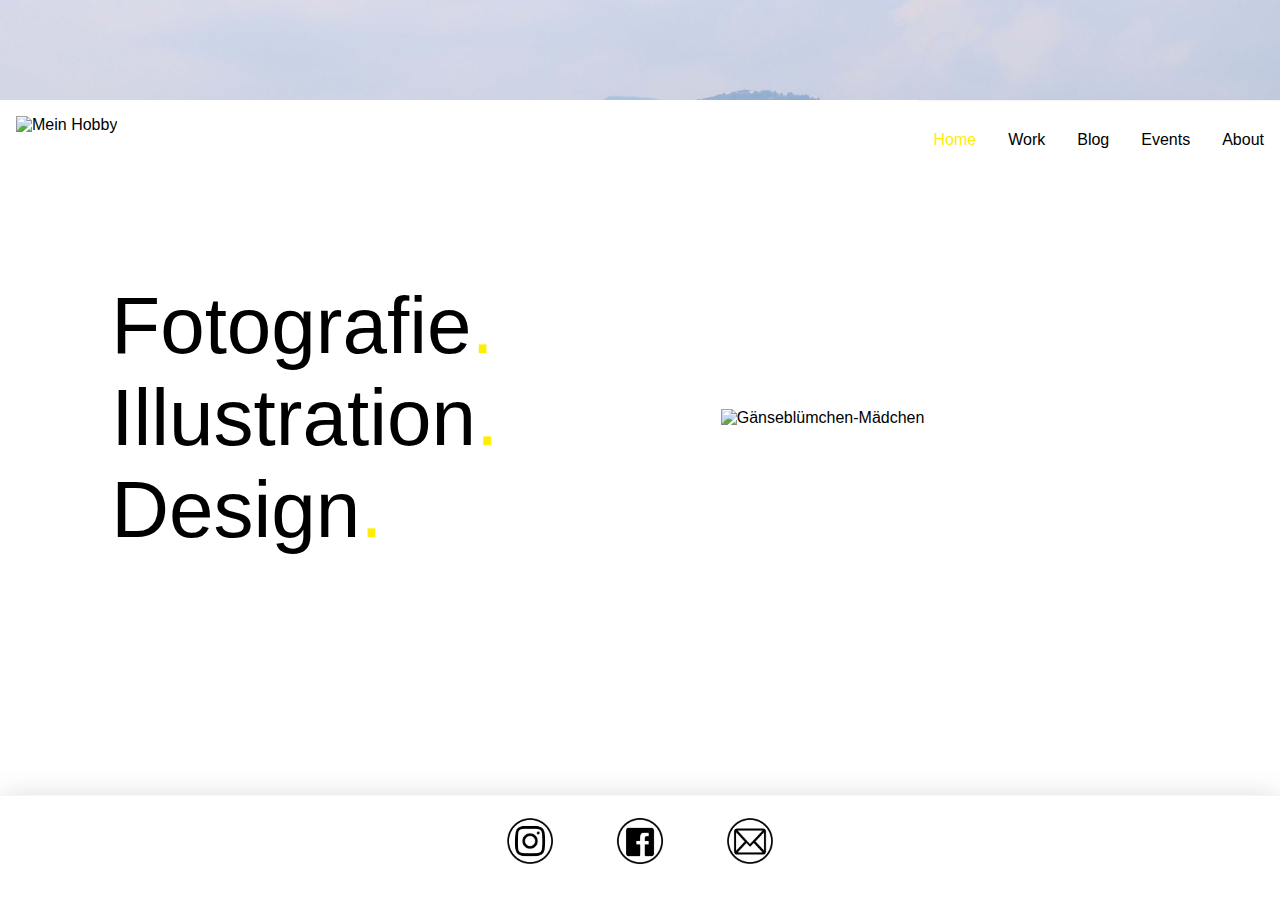
==== index.html @ 00e76367 "Update index.html" ====
<!DOCTYPE html>
<html lang="de">

<head>
  <meta charset="UTF-8">
  <meta name="viewport" content="width=device-width, initial-scale=1.0">
  <title>Home</title>
  <link rel="stylesheet" href="../CSS/navi.css">
  <link rel="stylesheet" href="../CSS/Home.css" />
  <link rel="stylesheet" href="../CSS/footer.css" />
</head>

<body id="nav-open">

  <div id="hintergrundbild"></div>

  <header>
    <img src="../Bilder/MeinHobby.png" alt="Mein Hobby" class="logo">
    <nav>
      <ul>
        <li><a class="gelb" href="../index.html">Home</a></li>
        <li><a href="../Work.html">Work</a></li>
        <li><a href="../Blog.html">Blog</a></li>
        <li><a href="../Events.html">Events</a></li>
        <li><a href="../About.html">About</a></li>
      </ul>
    </nav>

    <a href="#nav-open" class="nav-toggle nav-open">Menü öffnen</a>
    <a href="#nav-closed" class="nav-toggle nav-closed">Menü schließen</a>

  </header>

  <main>
    <div id="container1">
      <div id="container2">
        <h1>Fotografie<span class="gelb">.</span></h1>
        <h1>Illustration<span class="gelb">.</span></h1>
        <h1>Design<span class="gelb">.</span></h1>
      </div>
      <img src="./BILDER/maedchen-gaensebluemchen.png" alt="Gänseblümchen-Mädchen" id="bild">
    </div>
  </main>

  <footer>
    <div id="footer">
      <span><a href="https://www.instagram.com/jessi_ca_a/"><img src="../Bilder/Instagram.png" alt="Instagram"
            class="Icon" /></a></span>
      <span><a href="https://www.facebook.com/jessica.schiller.180/"><img src="../Bilder/Facebook.png" alt="Facebook"
            class="Icon" /></a></span>
      <span><a href="mailto:js373@hdm-stuttgart.de"><img src="../Bilder/E-mail.png" alt="E-mail" class="Icon" /></a>
      </span>
    </div>
  </footer>
</body>

</html>
---- CSS/navi.css ----
/*allgemein*/

* {
	margin:0;
	padding:0;
	list-style:none;
	font-family: Verdana, Geneva, Tahoma, sans-serif;
}

main {
	clear: both;
}

p {
	font-family: 'Gill Sans', 'Gill Sans MT', Calibri, 'Trebuchet MS', sans-serif;
}

.gelb {
	color:#FFEE00;
}


  .link {
    text-decoration:none;
	color: black;
	font-family: 'Gill Sans', 'Gill Sans MT', Calibri, 'Trebuchet MS', sans-serif;
  }

h1 {
	color: black;
	font-size: 80px;
	font-family: Verdana, Geneva, Tahoma, sans-serif;
	font-weight: normal;
  }  

/*Standardaussehen Einstellungen*/

.logo {
	height: 48px;
	padding:16px;
	text-decoration:none;
	color:black;
}
#hintergrundbild {
	background-image: url(../Bilder/hintergrund.jpg);
	background-size: cover;
	height: 100px;
}

header {
	width:100%;
	float:left;
	background: white;
}

nav {
	width:100%;
	float:left; /* kann mittlerweile mit display flex ersetzt werden, width muss angegeben werden*/
	height:0;
	overflow:hidden;
	transition:height .2s ease-in-out; /* kleine aufklapp-Animation, Menü-m */
}

nav li {
	float:left;
	width:100%;
}

nav a {
	display:block;
	width:100%;
	padding:30px 16px 16px;
	text-decoration:none;
	color: black;
	border-top: 1px solid whitesmoke;
}

/*Effekt*/

nav a:hover {
	color: #FFEE00;
}

/* Menü-button oben rechts*/

.nav-toggle {
	display:block;
	position:absolute;
	right:0;
	top:100px;
	padding:30px;
	color: black;
	cursor: pointer;
	text-decoration:none;
}

/*Effekt*/

.nav-toggle:hover {
	color:  #FFEE00;
}

#nav-open:target .nav-closed {
	display:block;
}

.nav-closed,
#navi-closed:target .nav-closed,
#nav-open:target .nav-open {
	display:none;
}

/* Höhe/ Eigenschaften Ausklappmenü */

@media screen and (max-width: 799px) {
	#nav-open:target nav {
        height:340px;
        box-shadow: 0 5px 20px whitesmoke;
	}
}

/*Menü-button nur im mobil-Format angezeigt*/

@media screen and (min-width:800px) {
	
	.nav-toggle {display:none !important}

	
	.logo {
		width:auto;
		float:left;	
	}
	
	nav {
		float:right;
		width:auto;
		display:block;
		height:auto;
	}
	
	nav li {
		width:auto;
		padding:0;	
	}
}
---- CSS/Home.css ----
@media screen and (max-width: 799px) {

  #container1 {
    display: flex;
    flex-direction: column-reverse;    
    align-items: center;
    padding-top: 100px;
    margin-bottom: 150px;
    }
    
    #container2 {
    display: flex;
    flex-direction: column;
    align-items: center;
    }

  #bild {
    width: 60%;
  }
}

@media screen and (min-width: 800px) {
 
  #container1 {
    display: flex;
    flex-direction: row;  
    align-items: center;
    justify-content: space-around;
    padding-top: 100px;
    margin-bottom: 150px;
  }
  
  #container2 {
  display: flex;
  flex-direction: column;
  align-items: flex-start;
  }

  #bild {
    width: 35%;
  }

  html {
    height: 100%;
    }
    
    body {
    height: 100%;
    display: flex;
    flex-direction: column;
    }
    
    main {
    flex: 1;
    }
}
---- CSS/footer.css ----
#footer{
    display: flex;
    justify-content: center;
    padding-top: 20px;
    padding-bottom: 30px;
    border-top: 1px solid whitesmoke;
    box-shadow: 0px 5px 30px lightgrey;
  }
    .Icon {
      width: 50px;
      margin: 0px 30px;
    }
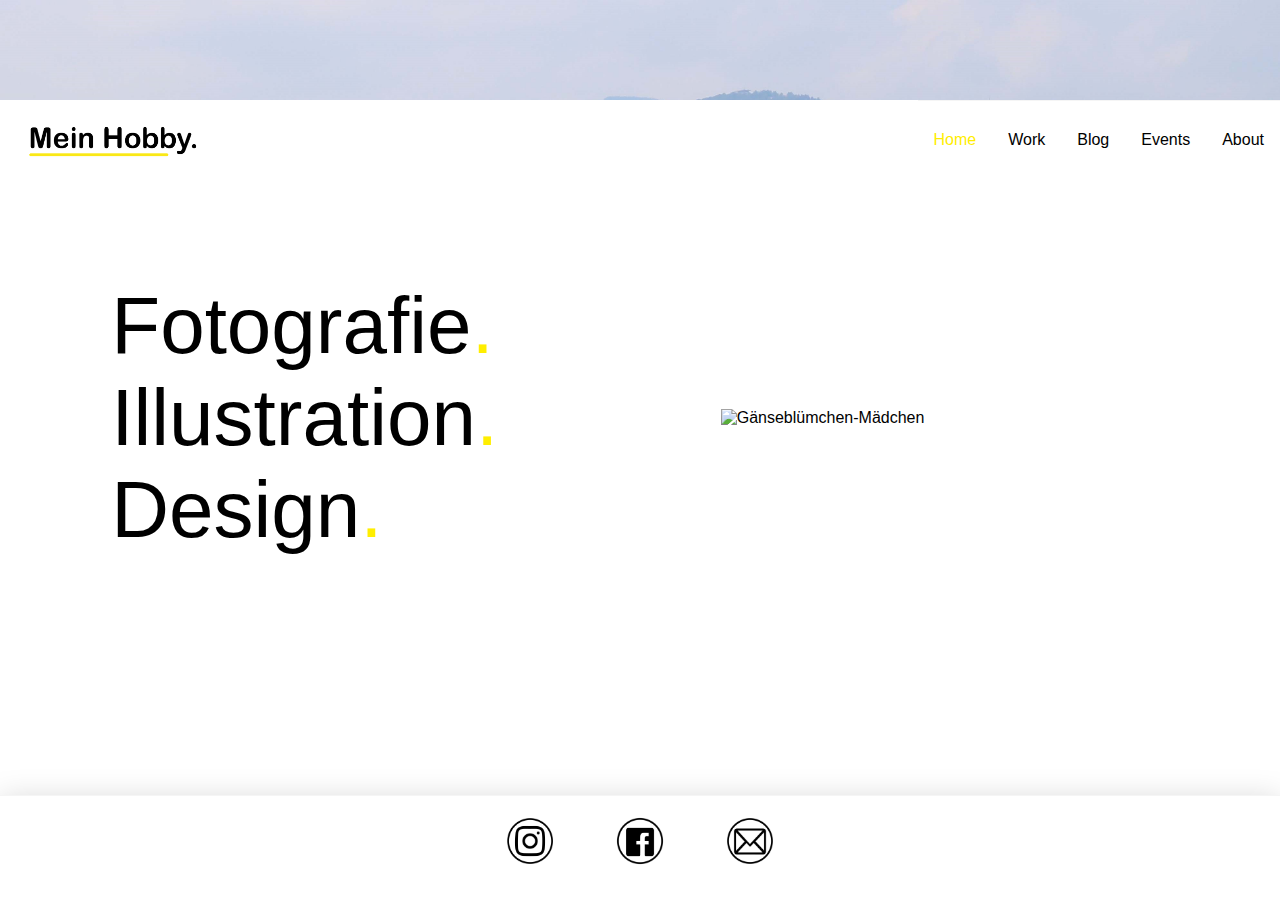
==== commit ed7e769d: "Update index.html" ====
--- a/index.html
+++ b/index.html
@@ -15,7 +15,7 @@
   <div id="hintergrundbild"></div>
 
   <header>
-    <img src="../Bilder/MeinHobby.png" alt="Mein Hobby" class="logo">
+    <img src="../Bilder/meinhobby.png" alt="Mein Hobby" class="logo">
     <nav>
       <ul>
         <li><a class="gelb" href="../index.html">Home</a></li>
@@ -38,7 +38,7 @@
         <h1>Illustration<span class="gelb">.</span></h1>
         <h1>Design<span class="gelb">.</span></h1>
       </div>
-      <img src="./BILDER/maedchen-gaensebluemchen.png" alt="Gänseblümchen-Mädchen" id="bild">
+      <img src="../BILDER/maedchen-gaensebluemchen.png" alt="Gänseblümchen-Mädchen" id="bild">
     </div>
   </main>
 
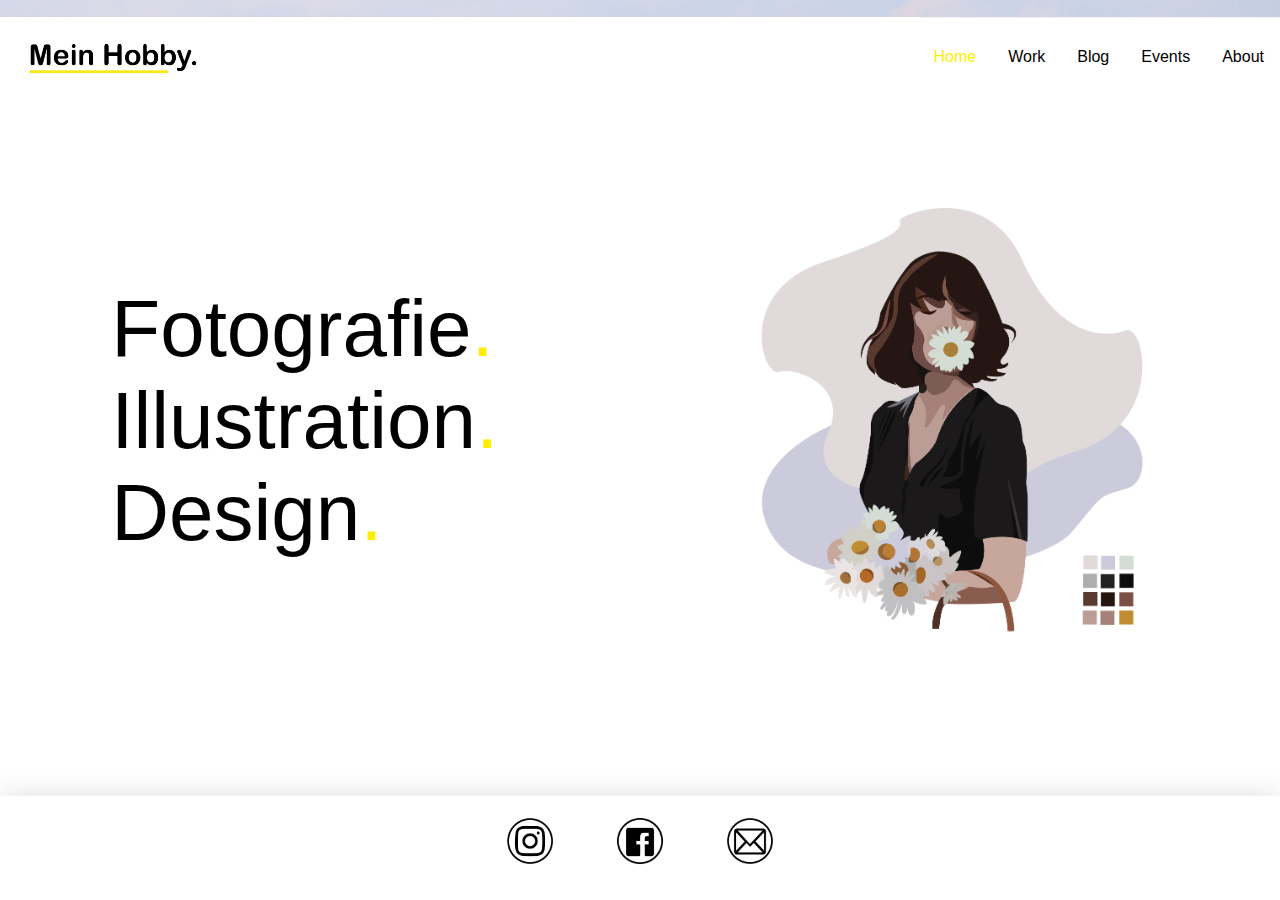
==== commit 47299a70: "Update index.html" ====
--- a/index.html
+++ b/index.html
@@ -38,7 +38,7 @@
         <h1>Illustration<span class="gelb">.</span></h1>
         <h1>Design<span class="gelb">.</span></h1>
       </div>
-      <img src="../BILDER/maedchen-gaensebluemchen.png" alt="Gänseblümchen-Mädchen" id="bild">
+      <img src="../Bilder/maedchen-gaensebluemchen.png" alt="Gänseblümchen-Mädchen" id="bild">
     </div>
   </main>
 
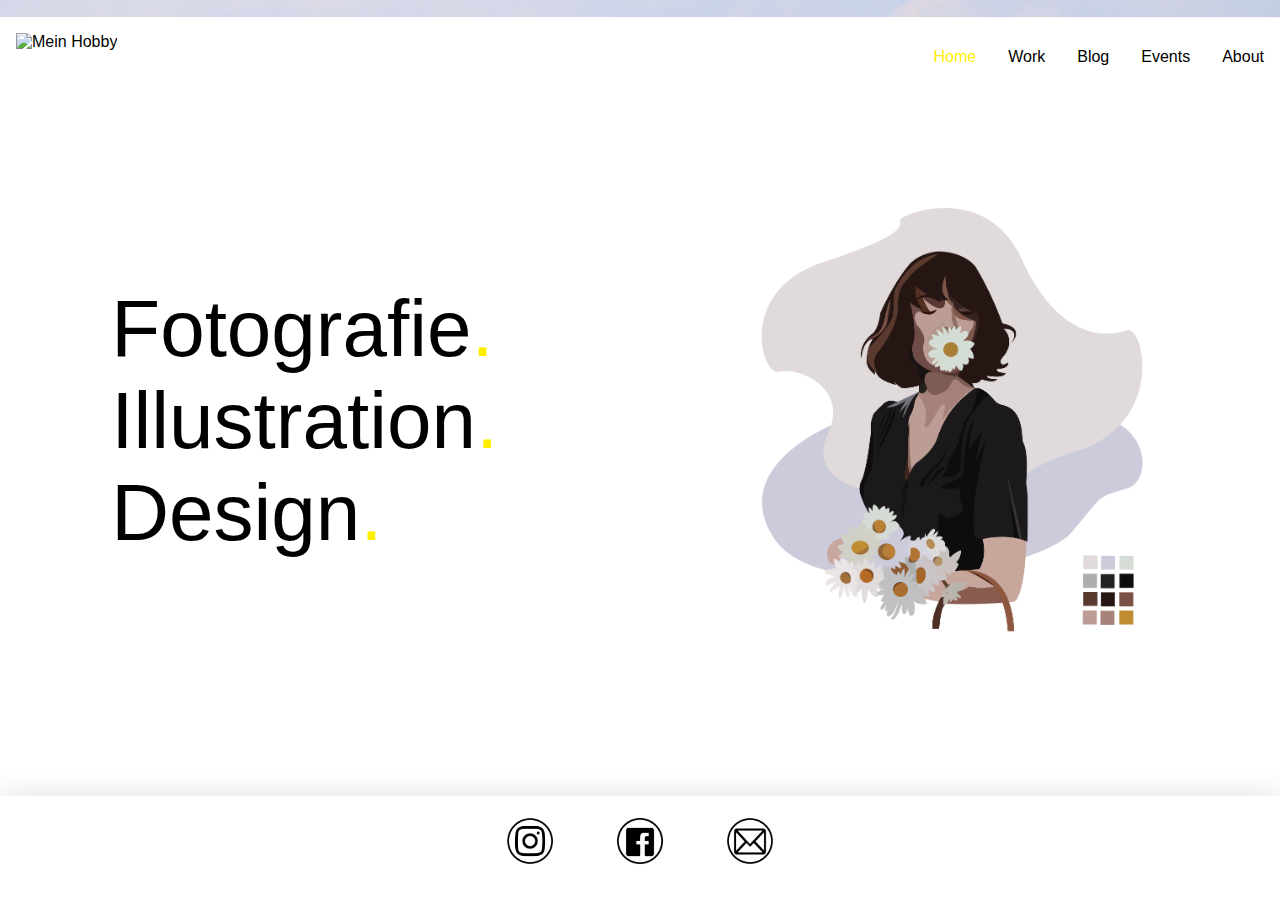
==== commit 19bb8313: "Update index.html" ====
--- a/index.html
+++ b/index.html
@@ -15,7 +15,7 @@
   <div id="hintergrundbild"></div>
 
   <header>
-    <img src="../Bilder/meinhobby.png" alt="Mein Hobby" class="logo">
+    <img src="../Bilder/MeinHobby.png" alt="Mein Hobby" class="logo">
     <nav>
       <ul>
         <li><a class="gelb" href="../index.html">Home</a></li>
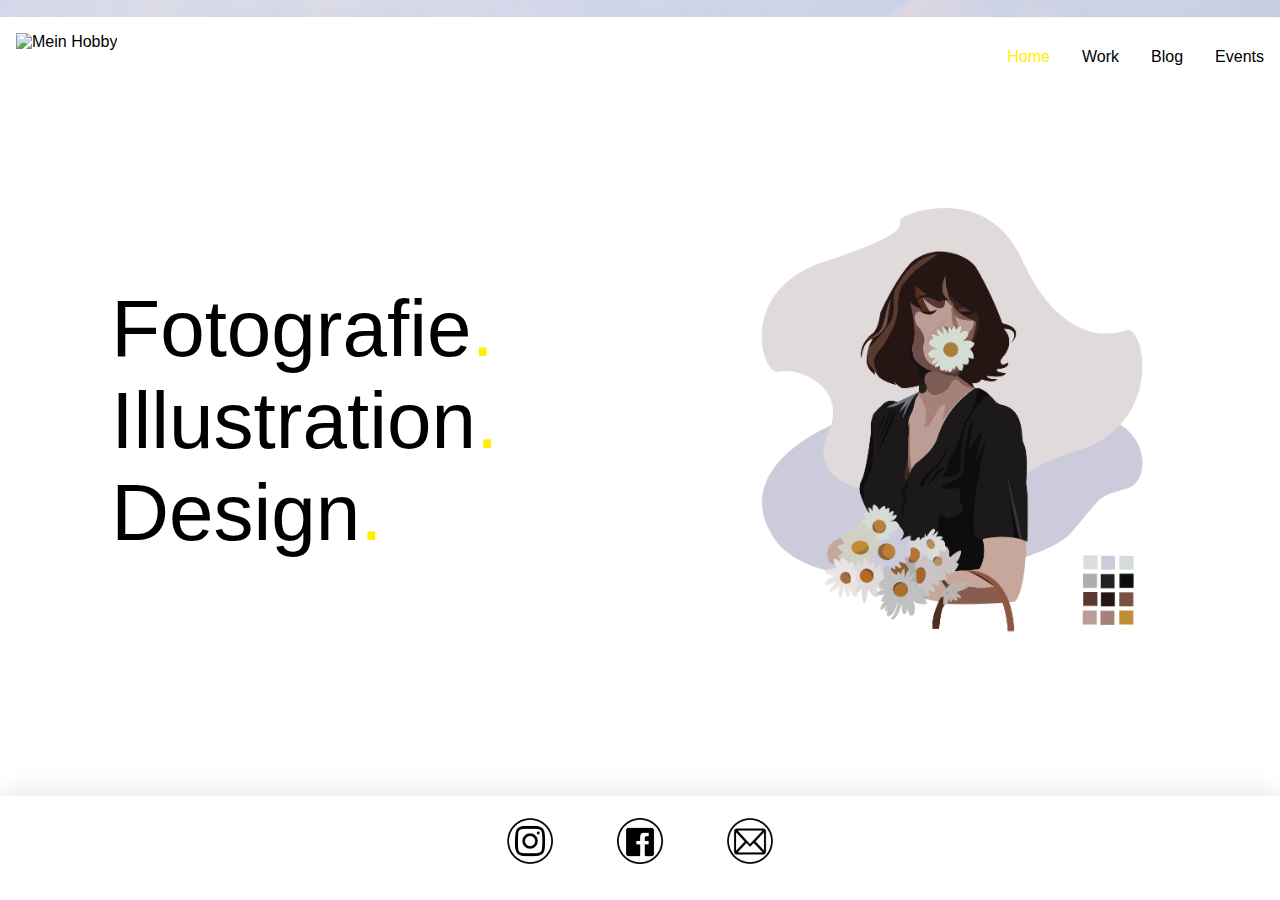
==== commit bc22dc2d: "Rename XHome.html to index.html" ====
--- a/index.html
+++ b/index.html
@@ -1,57 +1,56 @@
-<!DOCTYPE html>
-<html lang="de">
-
-<head>
-  <meta charset="UTF-8">
-  <meta name="viewport" content="width=device-width, initial-scale=1.0">
-  <title>Home</title>
-  <link rel="stylesheet" href="../CSS/navi.css">
-  <link rel="stylesheet" href="../CSS/Home.css" />
-  <link rel="stylesheet" href="../CSS/footer.css" />
-</head>
-
-<body id="nav-open">
-
-  <div id="hintergrundbild"></div>
-
-  <header>
-    <img src="../Bilder/MeinHobby.png" alt="Mein Hobby" class="logo">
-    <nav>
-      <ul>
-        <li><a class="gelb" href="../index.html">Home</a></li>
-        <li><a href="../Work.html">Work</a></li>
-        <li><a href="../Blog.html">Blog</a></li>
-        <li><a href="../Events.html">Events</a></li>
-        <li><a href="../About.html">About</a></li>
-      </ul>
-    </nav>
-
-    <a href="#nav-open" class="nav-toggle nav-open">Menü öffnen</a>
-    <a href="#nav-closed" class="nav-toggle nav-closed">Menü schließen</a>
-
-  </header>
-
-  <main>
-    <div id="container1">
-      <div id="container2">
-        <h1>Fotografie<span class="gelb">.</span></h1>
-        <h1>Illustration<span class="gelb">.</span></h1>
-        <h1>Design<span class="gelb">.</span></h1>
-      </div>
-      <img src="../Bilder/maedchen-gaensebluemchen.png" alt="Gänseblümchen-Mädchen" id="bild">
-    </div>
-  </main>
-
-  <footer>
-    <div id="footer">
-      <span><a href="https://www.instagram.com/jessi_ca_a/"><img src="../Bilder/Instagram.png" alt="Instagram"
-            class="Icon" /></a></span>
-      <span><a href="https://www.facebook.com/jessica.schiller.180/"><img src="../Bilder/Facebook.png" alt="Facebook"
-            class="Icon" /></a></span>
-      <span><a href="mailto:js373@hdm-stuttgart.de"><img src="../Bilder/E-mail.png" alt="E-mail" class="Icon" /></a>
-      </span>
-    </div>
-  </footer>
-</body>
-
-</html>
+<!DOCTYPE html>
+<html lang="de">
+
+<head>
+  <meta charset="UTF-8">
+  <meta name="viewport" content="width=device-width, initial-scale=1.0">
+  <title>Home</title>
+  <link rel="stylesheet" href="../CSS/navi.css">
+  <link rel="stylesheet" href="../CSS/Home.css" />
+  <link rel="stylesheet" href="../CSS/footer.css" />
+</head>
+
+<body id="nav-open">
+
+  <div id="hintergrundbild"></div>
+
+  <header>
+    <img src="../XBilder/MeinLogo.png" alt="Mein Hobby" class="logo">
+    <nav>
+      <ul>
+        <li><a class="gelb" href="../XHome.html">Home</a></li>
+        <li><a href="../About.html">Work</a></li>
+        <li><a href="../Portfolio.html">Blog</a></li>
+        <li><a href="../Contact.html">Events</a></li>
+      </ul>
+    </nav>
+
+    <a href="#nav-open" class="nav-toggle nav-open">Menü öffnen</a>
+    <a href="#nav-closed" class="nav-toggle nav-closed">Menü schließen</a>
+
+  </header>
+
+  <main>
+    <div id="container1">
+      <div id="container2">
+        <h1>Fotografie<span class="gelb">.</span></h1>
+        <h1>Illustration<span class="gelb">.</span></h1>
+        <h1>Design<span class="gelb">.</span></h1>
+      </div>
+      <img src="../Bilder/maedchen-gaensebluemchen.png" alt="Gänseblümchen-Mädchen" id="bild">
+    </div>
+  </main>
+
+  <footer>
+    <div id="footer">
+      <span><a href="https://www.instagram.com/jessi_ca_a/"><img src="../Bilder/Instagram.png" alt="Instagram"
+            class="Icon" /></a></span>
+      <span><a href="https://www.facebook.com/jessica.schiller.180/"><img src="../Bilder/Facebook.png" alt="Facebook"
+            class="Icon" /></a></span>
+      <span><a href="mailto:js373@hdm-stuttgart.de"><img src="../Bilder/E-mail.png" alt="E-mail" class="Icon" /></a>
+      </span>
+    </div>
+  </footer>
+</body>
+
+</html>
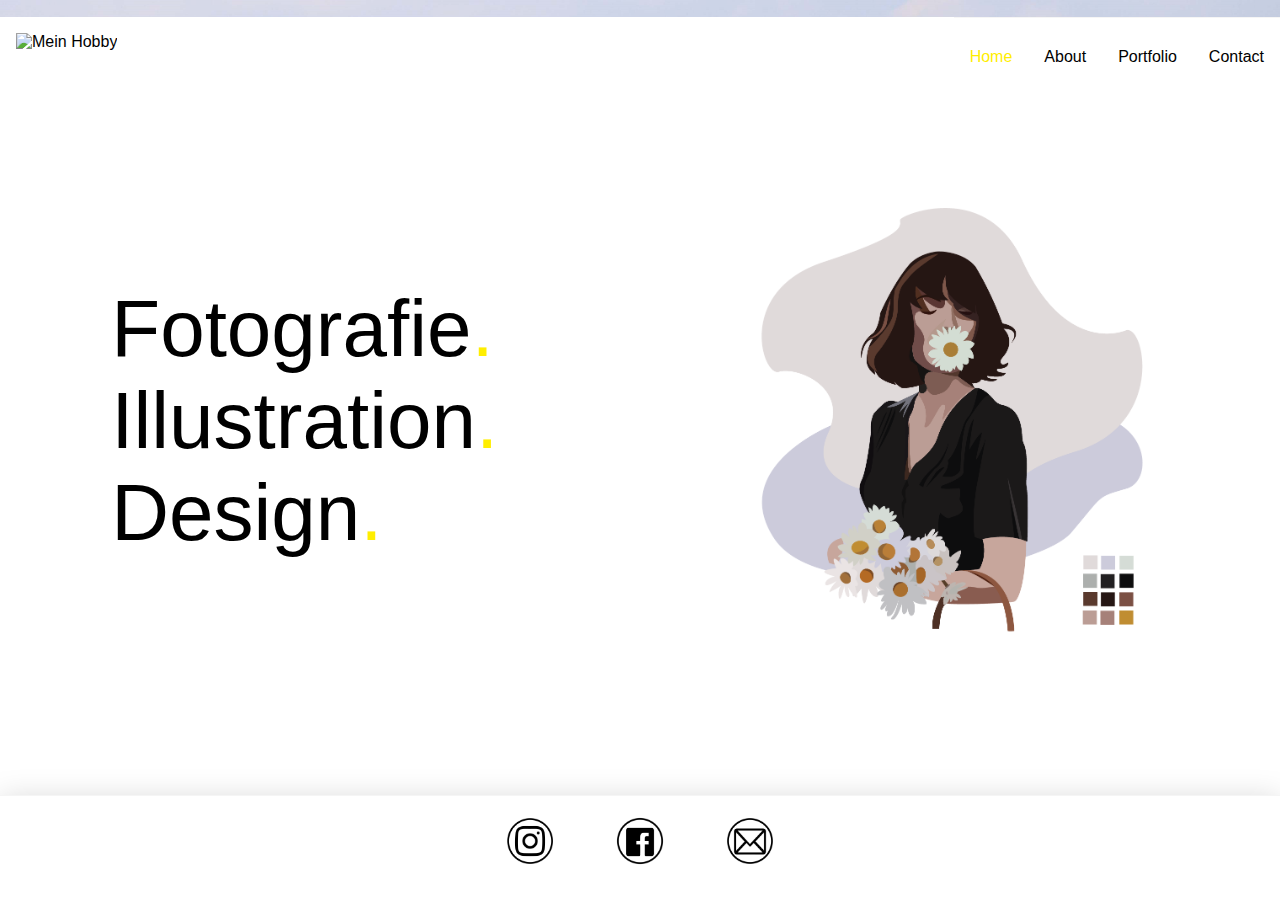
==== commit 6240ff00: "Update index.html" ====
--- a/index.html
+++ b/index.html
@@ -18,10 +18,10 @@
     <img src="../XBilder/MeinLogo.png" alt="Mein Hobby" class="logo">
     <nav>
       <ul>
-        <li><a class="gelb" href="../XHome.html">Home</a></li>
-        <li><a href="../About.html">Work</a></li>
-        <li><a href="../Portfolio.html">Blog</a></li>
-        <li><a href="../Contact.html">Events</a></li>
+        <li><a class="gelb" href="../index.html">Home</a></li>
+        <li><a href="../About.html">About</a></li>
+        <li><a href="../Portfolio.html">Portfolio</a></li>
+        <li><a href="../Contact.html">Contact</a></li>
       </ul>
     </nav>
 
